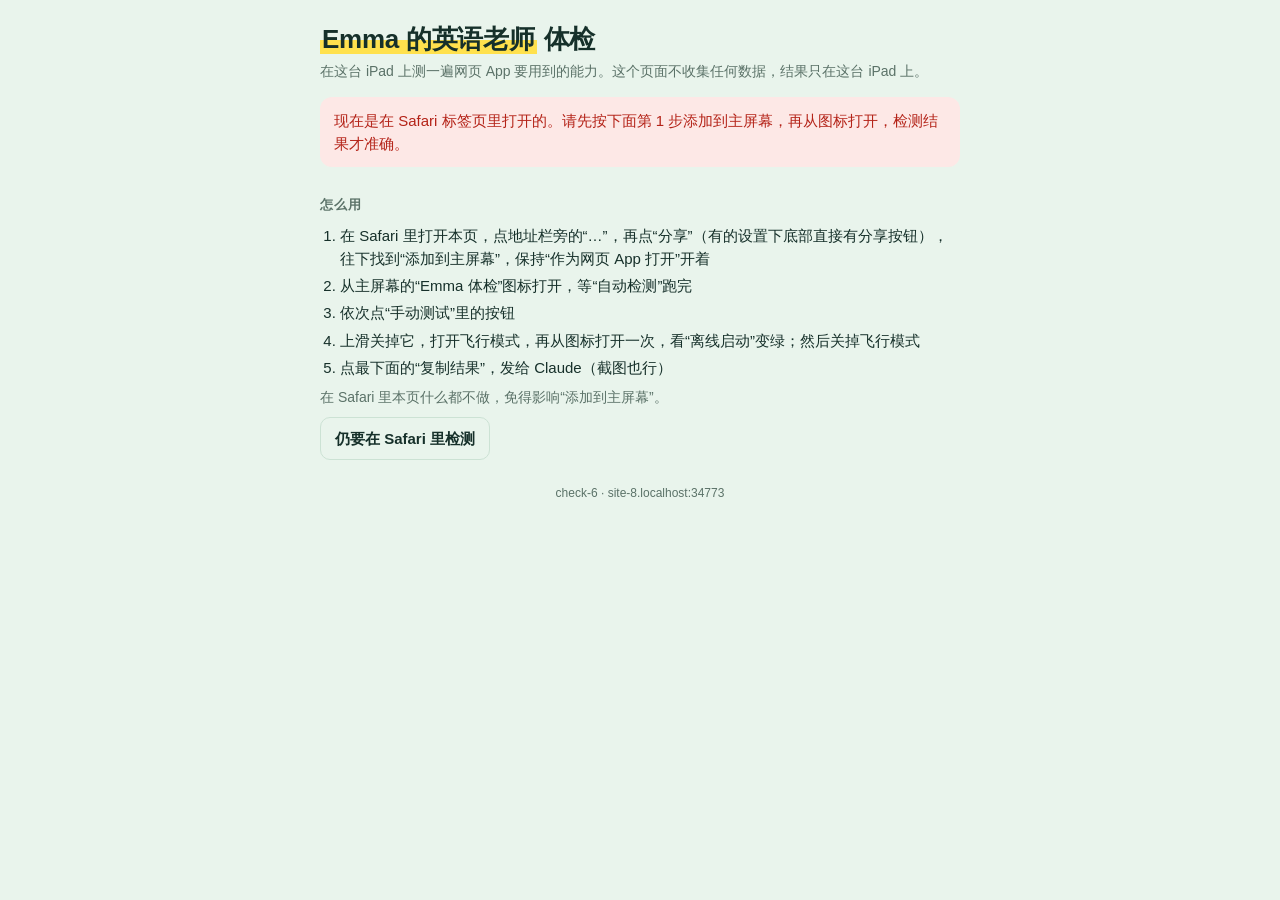
==== check/index.html @ 8ec9ab7b "scaffold v0.1 skeleton for Emma 的英语老师, built on Wei's dictionary web app v0.6: emma-only names (data" ====
<!doctype html>
<html lang="zh-CN">
<head>
<meta charset="utf-8">
<meta name="viewport" content="width=device-width, initial-scale=1, viewport-fit=cover">
<meta http-equiv="Content-Security-Policy" content="default-src 'self'; script-src 'self' 'unsafe-inline'; style-src 'self' 'unsafe-inline'; img-src 'self' data: blob:; connect-src 'self' https://dashscope.aliyuncs.com; media-src 'self' blob:">
<title>Emma 的英语老师 体检</title>
<meta name="apple-mobile-web-app-capable" content="yes">
<meta name="apple-mobile-web-app-title" content="Emma 体检">
<meta name="apple-mobile-web-app-status-bar-style" content="default">
<meta name="theme-color" content="#E9F4EC">
<link rel="manifest" href="manifest.webmanifest">
<link rel="apple-touch-icon" href="icon-180.png">
<style>
:root {
  --paper: #E9F4EC; --card: #FFFFFF; --ink: #16302A; --muted: #5B7268; --rule: #CCE2D4;
  --accent: #1E7A55; --marker: #FFE14D; --ok: #1E7A55; --warn: #B7791F; --fail: #B42318;
  --ok-bg: #E3F3E9; --warn-bg: #FDF3DC; --fail-bg: #FDE8E6;
}
@media (prefers-color-scheme: dark) {
  :root {
    --paper: #0F1D19; --card: #16261F; --ink: #E4F1EA; --muted: #9DB5AA; --rule: #2A4038;
    --accent: #5FC79A; --marker: #E8C93A; --ok: #5FC79A; --warn: #E3B04B; --fail: #F0857A;
    --ok-bg: #173327; --warn-bg: #332A14; --fail-bg: #3A1C19;
  }
}
* { box-sizing: border-box; }
[hidden] { display: none !important; }
html { -webkit-text-size-adjust: 100%; }
body {
  margin: 0; background: var(--paper); color: var(--ink);
  font: 16px/1.55 -apple-system, BlinkMacSystemFont, "PingFang SC", "Helvetica Neue", sans-serif;
  padding: max(16px, env(safe-area-inset-top)) 16px max(32px, env(safe-area-inset-bottom));
}
main { max-width: 640px; margin: 0 auto; }
h1 { font-size: 26px; line-height: 1.2; margin: 8px 0 4px; letter-spacing: -0.01em; }
h1 mark { background: linear-gradient(transparent 55%, var(--marker) 55%); color: inherit; padding: 0 2px; }
h2 { font-size: 13px; font-weight: 600; letter-spacing: 0.06em; color: var(--muted); margin: 28px 0 8px; }
p { margin: 6px 0; }
.sub { color: var(--muted); font-size: 14px; }
.banner { border-radius: 12px; padding: 12px 14px; margin: 14px 0; font-size: 15px; }
.banner.fail { background: var(--fail-bg); color: var(--fail); }
.banner.ok { background: var(--ok-bg); color: var(--ok); }
ol.steps { padding-left: 20px; margin: 8px 0; font-size: 15px; }
ol.steps li { margin: 4px 0; }
.card { background: var(--card); border: 1px solid var(--rule); border-radius: 14px; overflow: hidden; }
.row { display: flex; gap: 10px; padding: 12px 14px; border-top: 1px solid var(--rule); align-items: flex-start; }
.row:first-child { border-top: 0; }
.dot { flex: 0 0 auto; width: 24px; height: 24px; border-radius: 50%; display: grid; place-items: center; font-size: 13px; font-weight: 700; margin-top: 1px; }
.dot.ok { background: var(--ok-bg); color: var(--ok); }
.dot.warn { background: var(--warn-bg); color: var(--warn); }
.dot.fail { background: var(--fail-bg); color: var(--fail); }
.dot.pending, .dot.info { background: var(--rule); color: var(--muted); }
.body { min-width: 0; flex: 1; }
.title { font-weight: 600; }
.detail { color: var(--muted); font-size: 14px; word-break: break-word; }
.actions { display: flex; flex-wrap: wrap; gap: 8px; margin-top: 8px; }
button, select, input {
  font: inherit; font-size: 15px; border-radius: 10px; border: 1px solid var(--rule);
  background: var(--paper); color: var(--ink); padding: 9px 14px; min-height: 40px;
}
button { cursor: pointer; font-weight: 600; }
button.primary { background: var(--accent); border-color: var(--accent); color: #fff; }
button:focus-visible, select:focus-visible, input:focus-visible { outline: 3px solid var(--marker); outline-offset: 2px; }
input, select { width: 100%; background: var(--card); }
.field { margin-top: 8px; }
.field label { display: block; font-size: 13px; color: var(--muted); margin-bottom: 4px; }
pre { white-space: pre-wrap; word-break: break-word; font: 12px/1.5 ui-monospace, Menlo, monospace; background: var(--paper); border-radius: 8px; padding: 8px; margin: 8px 0 0; max-height: 220px; overflow: auto; }
.export { margin-top: 28px; display: grid; gap: 10px; }
.export button { width: 100%; min-height: 48px; }
footer { margin-top: 24px; color: var(--muted); font-size: 12px; text-align: center; }
</style>
</head>
<body>
<main>
  <h1><mark>Emma 的英语老师</mark> 体检</h1>
  <p class="sub">在这台 iPad 上测一遍网页 App 要用到的能力。这个页面不收集任何数据，结果只在这台 iPad 上。</p>

  <div id="modeBanner" class="banner fail" hidden></div>

  <h2>怎么用</h2>
  <ol class="steps">
    <li>在 Safari 里打开本页，点地址栏旁的“…”，再点“分享”（有的设置下底部直接有分享按钮），往下找到“添加到主屏幕”，保持“作为网页 App 打开”开着</li>
    <li>从主屏幕的“Emma 体检”图标打开，等“自动检测”跑完</li>
    <li>依次点“手动测试”里的按钮</li>
    <li>上滑关掉它，打开飞行模式，再从图标打开一次，看“离线启动”变绿；然后关掉飞行模式</li>
    <li>点最下面的“复制结果”，发给 Claude（截图也行）</li>
  </ol>

  <h2>自动检测</h2>
  <div class="card" id="auto"></div>

  <h2>手动测试</h2>
  <div class="card" id="manual"></div>

  <div class="export">
    <button class="primary" id="copyResult">复制结果</button>
    <button id="rerun">重新检测</button>
  </div>
  <footer id="foot"></footer>
</main>

<script>
'use strict';
const VERSION = 'check-6';
const results = {};          // key -> {title, status, detail}
const order = { auto: [], manual: [] };

// ---------- rendering ----------
const ICON = { ok: '✓', warn: '!', fail: '✕', pending: '…', info: 'i' };
function row(group, key, title, extra) {
  if (!order[group].includes(key)) order[group].push(key);
  results[key] = results[key] || { title, status: 'pending', detail: '检测中' };
  results[key].title = title;
  const el = document.createElement('div');
  el.className = 'row'; el.id = 'row-' + key;
  el.innerHTML = '<div class="dot"></div><div class="body"><div class="title"></div><div class="detail"></div></div>';
  el.querySelector('.title').textContent = title;
  if (extra) el.querySelector('.body').appendChild(extra);
  document.getElementById(group).appendChild(el);
  paint(key);
}
function set(key, status, detail) {
  results[key] = Object.assign(results[key] || {}, { status, detail });
  paint(key);
}
function paint(key) {
  const el = document.getElementById('row-' + key);
  if (!el) return;
  const r = results[key];
  const dot = el.querySelector('.dot');
  dot.className = 'dot ' + r.status; dot.textContent = ICON[r.status] || '';
  el.querySelector('.detail').textContent = r.detail || '';
}
function h(tag, attrs, ...kids) {
  const el = document.createElement(tag);
  for (const [k, v] of Object.entries(attrs || {})) {
    if (k === 'on') for (const [ev, fn] of Object.entries(v)) el.addEventListener(ev, fn);
    else if (k in el) el[k] = v; else el.setAttribute(k, v);
  }
  for (const k of kids) el.append(k);
  return el;
}
const sleep = ms => new Promise(r => setTimeout(r, ms));
function withTimeout(p, ms, label) {
  return Promise.race([p, new Promise((_, rej) => setTimeout(() => rej(new Error(label + ' 超时（' + ms / 1000 + ' 秒）')), ms))]);
}
const errText = e => (e && (e.name ? e.name + ': ' : '') + (e.message || e)) || String(e);

// ---------- IndexedDB ----------
function openDB() {
  return new Promise((res, rej) => {
    const r = indexedDB.open('wc-check', 1);
    r.onupgradeneeded = () => {
      const db = r.result;
      db.createObjectStore('kv');
      db.createObjectStore('words', { keyPath: 'id' });
    };
    r.onsuccess = () => res(r.result);
    r.onerror = () => rej(r.error);
    r.onblocked = () => rej(new Error('blocked'));
  });
}
function tx(db, store, mode, fn) {
  return new Promise((res, rej) => {
    const t = db.transaction(store, mode);
    const s = t.objectStore(store);
    let out;
    Promise.resolve(fn(s)).then(v => { out = v; });
    t.oncomplete = () => res(out);
    t.onerror = () => rej(t.error);
    t.onabort = () => rej(t.error || new Error('aborted'));
  });
}
const reqP = r => new Promise((res, rej) => { r.onsuccess = () => res(r.result); r.onerror = () => rej(r.error); });

// ---------- the key saved in Emma 的英语老师 ----------
// Opened from the app (家长区 → 设备体检页, a link inside the app's scope) this page runs in the app's storage and
// can use the Bailian key saved there (kv store, record "settings"). Opened from its own “Emma 体检” icon it has
// storage of its own and finds nothing. Resolves to { app, key }: app = the "emma" database is here, key = its saved key.
// Read only, and it never creates the "emma" database: an empty one made here (version 1, no stores) would
// stop the app, which opens version 1, from ever creating its stores.
async function savedKey(name = 'emma') {
  const none = { app: false, key: '' };
  if (typeof indexedDB === 'undefined' || !indexedDB) return none;
  try {
    // Safari 14+: a database that is not listed is never opened at all
    if (typeof indexedDB.databases === 'function') {
      const list = await withTimeout(indexedDB.databases(), 3000, '列出数据库');
      if (!list.some(d => d && d.name === name)) return none;
    }
  } catch (_) { /* fall through: the open below still never creates it */ }
  return new Promise(resolve => {
    let done = false, db = null;
    const finish = out => {
      if (done) return;
      done = true;
      clearTimeout(timer);
      try { if (db) db.close(); } catch (_) {}
      resolve(out);
    };
    const timer = setTimeout(() => finish(none), 3000);   // iOS 26 can stall IndexedDB
    let r;
    try { r = indexedDB.open(name); } catch (_) { finish(none); return; }
    // without a version this only fires when the database does not exist: abort, so it is not created
    r.onupgradeneeded = () => { try { r.transaction.abort(); } catch (_) {} };
    r.onerror = e => { if (e && e.preventDefault) e.preventDefault(); finish(none); };
    r.onblocked = () => finish(none);
    r.onsuccess = () => {
      db = r.result;
      db.onversionchange = () => db.close();   // never hold up the app's upgrade
      if (done) { try { db.close(); } catch (_) {} return; }
      try {
        if (!db.objectStoreNames.contains('kv')) return finish(none);
        const g = db.transaction('kv', 'readonly').objectStore('kv').get('settings');
        g.onsuccess = () => {
          const st = g.result && g.result.value;
          finish({ app: true, key: st && typeof st.apiKey === 'string' ? st.apiKey.trim() : '' });
        };
        g.onerror = () => finish({ app: true, key: '' });
      } catch (_) { finish(none); }
    };
  });
}
// set by manualBailian(); runs at boot when opened from a Home Screen icon, or when the Safari-tab checks start
let findSavedKey = () => {};

// ---------- environment ----------
const standalone = (window.matchMedia && matchMedia('(display-mode: standalone)').matches) || navigator.standalone === true;
// Since iOS 26 the UA freezes the OS at 18.x; Safari's Version/ number tracks the real iOS version.
const iosMatch = navigator.userAgent.match(/OS (\d+)_(\d+)(?:_(\d+))?/);
const safariMatch = navigator.userAgent.match(/Version\/(\d+(?:\.\d+)*)/);
const iosVersion = safariMatch && parseInt(safariMatch[1], 10) >= 26 ? safariMatch[1]
  : (iosMatch ? iosMatch.slice(1).filter(Boolean).join('.') : null);

function showModeBanner() {
  const b = document.getElementById('modeBanner');
  if (!standalone) {
    b.hidden = false; b.className = 'banner fail';
    b.textContent = '现在是在 Safari 标签页里打开的。请先按下面第 1 步添加到主屏幕，再从图标打开，检测结果才准确。';
  } else {
    b.hidden = false; b.className = 'banner ok';
    b.textContent = '已从主屏幕图标打开。';
  }
}

// ---------- auto checks ----------
async function checkDevice() {
  const major = iosVersion ? parseInt(iosVersion, 10) : null;
  const tz = Intl.DateTimeFormat().resolvedOptions().timeZone;
  const info = `iOS ${iosVersion || '未知'} · 屏幕 ${screen.width}×${screen.height} @${devicePixelRatio}x · ${navigator.language} · ${tz}`;
  if (major && major >= 27) set('device', 'ok', info);
  else if (major === 26) set('device', 'warn', info + '。建议升到 iOS 27：它修了网页 App 存储偶尔卡住的问题');
  else set('device', 'info', info);
}
function checkStandalone() {
  set('standalone', standalone ? 'ok' : 'fail', standalone ? '从主屏幕打开（独立窗口）' : '在 Safari 标签页里。数据和主屏幕 App 是分开的两份');
}
function checkSecure() {
  const how = location.protocol === 'https:' ? 'HTTPS' : '本机测试';
  set('secure', isSecureContext ? 'ok' : 'fail', isSecureContext ? `安全环境（${how}）· ${location.origin}` : '不是 HTTPS，离线、存储、剪贴板都用不了');
}
async function checkSW() {
  if (!('serviceWorker' in navigator)) return set('sw', 'fail', '不支持 Service Worker');
  try {
    const reg = await withTimeout(navigator.serviceWorker.register('./sw.js'), 10000, '注册');
    await withTimeout(navigator.serviceWorker.ready, 10000, '启用');
    const controlled = !!navigator.serviceWorker.controller;
    const cache = await caches.open(await swCacheName());
    const keys = await cache.keys();
    set('sw', controlled ? 'ok' : 'warn',
      (controlled ? '离线缓存已接管本页' : '已注册，下次打开才会接管（第一次打开属正常）') + ` · 缓存了 ${keys.length} 个文件 · 作用域 ${reg.scope.replace(location.origin, '')}`);
  } catch (e) { set('sw', 'fail', errText(e)); }
}
async function swCacheName() { return 'wc-check-' + VERSION; }

async function checkPersist() {
  if (!navigator.storage || !navigator.storage.persist) return set('persist', 'fail', '不支持持久存储接口');
  try {
    const granted = await withTimeout(navigator.storage.persist(), 8000, '申请');
    const persisted = navigator.storage.persisted ? await navigator.storage.persisted() : granted;
    let est = '';
    if (navigator.storage.estimate) {
      const e = await navigator.storage.estimate();
      est = ` · 已用 ${(e.usage / 1048576).toFixed(1)} MB / 可用约 ${(e.quota / 1073741824).toFixed(1)} GB`;
    }
    set('persist', persisted ? 'ok' : 'warn', (persisted ? '已获得持久存储，系统不会因空间紧张自动清掉' : '没有获得持久存储（在 Safari 标签页里通常如此）') + est);
  } catch (e) { set('persist', 'fail', errText(e)); }
}

async function checkIDB() {
  if (!('indexedDB' in window)) return set('idb', 'fail', '不支持 IndexedDB');
  try {
    const db = await withTimeout(openDB(), 8000, '打开数据库');
    // launch log: proves data survives app restarts and days
    const now = new Date();
    const launches = (await withTimeout(tx(db, 'kv', 'readonly', s => reqP(s.get('launches'))), 8000, '读取')) || [];
    launches.push({ at: now.toISOString(), standalone, online: navigator.onLine });
    await withTimeout(tx(db, 'kv', 'readwrite', s => { s.put(launches.slice(-100), 'launches'); }), 8000, '写入');
    results.launches = launches;
    const first = new Date(launches[0].at);
    const days = Math.floor((now - first) / 86400000);
    const offline = launches.filter(l => !l.online && l.standalone).length;
    set('launches', launches.length > 1 ? 'ok' : 'info',
      `第 ${launches.length} 次打开 · 第一次在 ${first.toLocaleString('zh-CN')}（${days} 天前）` + (launches.length > 1 ? ' · 数据在重启后还在' : ' · 关掉再打开一次，这里应该变成第 2 次'));
    set('offline', offline ? 'ok' : (navigator.onLine ? 'pending' : 'warn'),
      offline ? `离线时成功打开过 ${offline} 次` : (navigator.onLine ? '还没测：打开飞行模式后从图标再打开一次' : '当前离线，但不是从主屏幕打开的'));

    // bulk write: 2000 word-sized records, about the size of a real word list
    const filler = 'x'.repeat(1800);
    const t0 = performance.now();
    await withTimeout(tx(db, 'words', 'readwrite', s => {
      for (let i = 0; i < 2000; i++) s.put({ id: 'w' + i, headword: 'word' + i, body: filler, updated: Date.now() });
    }), 20000, '批量写入');
    const t1 = performance.now();
    const count = await withTimeout(tx(db, 'words', 'readonly', s => reqP(s.count())), 8000, '计数');
    const all = await withTimeout(tx(db, 'words', 'readonly', s => reqP(s.getAll())), 20000, '全部读取');
    const t2 = performance.now();
    db.close();
    const ok = count === 2000 && all.length === 2000;
    set('idb', ok ? ((t1 - t0) > 5000 ? 'warn' : 'ok') : 'fail',
      `写入 2000 条（约 4 MB）用时 ${Math.round(t1 - t0)} ms，全部读出 ${Math.round(t2 - t1)} ms` + (ok ? '' : ` · 只读到 ${all.length} 条`));
  } catch (e) {
    set('idb', 'fail', errText(e));
    set('launches', 'fail', '数据库打不开，无法记录');
  }
}
function checkLocalStorage() {
  try {
    const n = parseInt(localStorage.getItem('emma-check-n') || '0', 10) + 1;
    localStorage.setItem('emma-check-n', String(n));
    set('ls', 'ok', `可用（第 ${n} 次写入）`);
  } catch (e) { set('ls', 'fail', errText(e)); }
}

let shareFiles = {};
function prepareShareFiles() {
  const payload = JSON.stringify({ app: 'emma-check', at: new Date().toISOString(), words: Array.from({ length: 200 }, (_, i) => ({ id: 'w' + i, headword: 'word' + i })) });
  shareFiles = {
    json: new File([payload], 'emma-check.json', { type: 'application/json' }),
    txt: new File([payload], 'emma-check.txt', { type: 'text/plain' }),
  };
}
function checkShare() {
  if (!navigator.share) return set('share', 'fail', '不支持系统分享');
  if (!navigator.canShare) return set('share', 'warn', '有分享，但没有 canShare，文件分享能不能用要手动测');
  const json = navigator.canShare({ files: [shareFiles.json] });
  const txt = navigator.canShare({ files: [shareFiles.txt] });
  set('share', json || txt ? 'ok' : 'fail', `可分享 JSON 文件：${json ? '是' : '否'} · 可分享文本文件：${txt ? '是' : '否'}`);
}
function checkMisc() {
  const items = [
    ['剪贴板', !!(navigator.clipboard && navigator.clipboard.readText)],
    ['压缩', 'CompressionStream' in window],
    ['加密', !!(window.crypto && crypto.subtle)],
    ['通知', 'Notification' in window],
    ['推送', 'PushManager' in window],
    ['角标', 'setAppBadge' in navigator],
    ['语音', 'speechSynthesis' in window],
  ];
  const missing = items.filter(i => !i[1]).map(i => i[0]);
  set('misc', missing.length === 0 ? 'ok' : (standalone ? 'warn' : 'info'),
    items.map(i => `${i[0]}${i[1] ? '✓' : '✕'}`).join(' ') + (missing.length && !standalone ? ' · 通知、推送、角标只在主屏幕 App 里才有' : ''));
}
async function checkVoices() {
  if (!('speechSynthesis' in window)) return set('voices', 'fail', '不支持');
  let voices = speechSynthesis.getVoices();
  for (let i = 0; i < 10 && voices.length === 0; i++) { await sleep(200); voices = speechSynthesis.getVoices(); }
  // novelty and robotic voices are useless for pronunciation, keep them out of the list
  const NOVELTY = /^(Albert|Bad News|Bahh|Bells|Boing|Bubbles|Cellos|Good News|Jester|Organ|Superstar|Trinoids|Whisper|Wobble|Zarvox|Junior|Ralph|Fred|Kathy|Eddy|Flo|Grandma|Grandpa|Reed|Rocko|Sandy|Shelley)\b/;
  const en = voices.filter(v => /^en[-_]/i.test(v.lang) && !NOVELTY.test(v.name));
  results.voiceList = en.map(v => `${v.name} (${v.lang})`);
  fillVoiceSelect(en);
  set('voices', en.length ? 'ok' : 'warn', en.length ? `${en.length} 个可用的英文人声：` + en.slice(0, 8).map(v => `${v.name} ${v.lang}`).join('、') + (en.length > 8 ? ' 等' : '') : '没有找到英文语音');
}

async function runAuto() {
  for (const k of order.auto) if (results[k]) { results[k].status = 'pending'; results[k].detail = '检测中'; paint(k); }
  checkDevice(); checkStandalone(); checkSecure(); checkLocalStorage(); checkShare(); checkMisc();
  await Promise.all([checkSW(), checkPersist(), checkIDB(), checkVoices()]);
}

// ---------- manual tests ----------
function askPair(key, okLabel, failLabel, okDetail, failDetail) {
  const wrap = h('div', { className: 'actions' },
    h('button', { textContent: okLabel, on: { click: () => { set(key, 'ok', okDetail); wrap.remove(); } } }),
    h('button', { textContent: failLabel, on: { click: () => { set(key, 'fail', failDetail); wrap.remove(); } } }));
  document.querySelector('#row-' + key + ' .body').appendChild(wrap);
}

function manualPaste() {
  const btn = h('button', { textContent: '先在别处复制一个单词，再点这里', on: { click: () => {
    // must call readText directly inside the tap
    navigator.clipboard.readText().then(t => {
      set('paste', t ? 'ok' : 'warn', t ? `读到 ${t.length} 个字：“${t.slice(0, 40)}”` : '剪贴板是空的');
    }).catch(e => set('paste', 'fail', errText(e)));
  } } });
  row('manual', 'paste', '粘贴查词：读剪贴板', h('div', { className: 'actions' }, btn));
  set('paste', 'pending', '点按钮后会出现系统的“粘贴”小气泡，点它');
}

function manualBigCopy() {
  const btn = h('button', { textContent: '复制 300 KB 测试数据', on: { click: () => {
    const big = JSON.stringify({ test: 'emma-backup', pad: 'y'.repeat(300 * 1024) });
    navigator.clipboard.writeText(big).then(() => set('bigcopy', 'ok', '写入剪贴板成功（备份要经过剪贴板交给快捷指令）'))
      .catch(e => set('bigcopy', 'fail', errText(e)));
  } } });
  row('manual', 'bigcopy', '备份：大段数据进剪贴板', h('div', { className: 'actions' }, btn));
  set('bigcopy', 'pending', '点一下即可');
}

function manualShareFile() {
  const btn = h('button', { textContent: '分享测试文件', on: { click: () => {
    const f = navigator.canShare && navigator.canShare({ files: [shareFiles.json] }) ? shareFiles.json : shareFiles.txt;
    navigator.share({ files: [f] }).then(() => {
      set('sharefile', 'info', `分享面板已完成（${f.name}）。存进“文件”App 了吗？`);
      askPair('sharefile', '存进去了', '没有“存储到文件”', `能把 ${f.name} 存到“文件”App`, '分享面板里没有“存储到文件”');
    }).catch(e => set('sharefile', e.name === 'AbortError' ? 'warn' : 'fail', e.name === 'AbortError' ? '分享被取消了，再试一次并选“存储到文件”' : errText(e)));
  } } });
  row('manual', 'sharefile', '备份：存文件到“文件”App', h('div', { className: 'actions' }, btn));
  set('sharefile', 'pending', '在分享面板里选“存储到文件”，随便存个位置');
}

function manualShortcut() {
  let jumped = false;
  const btn = h('button', { textContent: '跳到快捷指令', on: { click: () => {
    jumped = true;
    navigator.clipboard.writeText('emma-check ' + new Date().toISOString()).catch(() => {});
    location.href = 'shortcuts://run-shortcut?name=' + encodeURIComponent('Emma测试') + '&input=clipboard';
    setTimeout(() => {
      set('shortcut', 'info', '回到这里后告诉我结果');
      askPair('shortcut', '快捷指令 App 打开了', '没反应 / 报错', '能从网页 App 跳到快捷指令（提示“找不到快捷指令”也算成功）', '跳不过去');
    }, 800);
  } } });
  row('manual', 'shortcut', '备份：跳转快捷指令', h('div', { className: 'actions' }, btn));
  set('shortcut', 'pending', '会打开快捷指令 App。它说“找不到 Emma测试”是正常的，说明能跳过去');
}

let voiceSelect;
function fillVoiceSelect(en) {
  if (!voiceSelect) return;
  voiceSelect.innerHTML = '';
  const sorted = en.slice().sort((a, b) => (a.lang === 'en-US' ? -1 : 0) - (b.lang === 'en-US' ? -1 : 0));
  for (const v of sorted) voiceSelect.append(h('option', { value: v.name, textContent: `${v.name} · ${v.lang}` }));
}
function manualSpeak() {
  voiceSelect = h('select', { 'aria-label': '选择语音' });
  const btn = h('button', { textContent: '读一下 meticulous', on: { click: () => {
    const u = new SpeechSynthesisUtterance('meticulous. She is meticulous about details.');
    const v = speechSynthesis.getVoices().find(x => x.name === voiceSelect.value);
    if (v) { u.voice = v; u.lang = v.lang; } else u.lang = 'en-US';
    u.rate = 0.9;
    u.onend = () => {
      set('speak', 'info', `用 ${v ? v.name : '默认语音'} 读完了。听到了吗？`);
      askPair('speak', '听到了，音质可以', '没声音 / 太难听', `能发音（${v ? v.name : '默认'}）`, `没声音或音质差（${v ? v.name : '默认'}）。可改用千问语音合成`);
    };
    u.onerror = e => set('speak', 'fail', '发音出错：' + (e.error || ''));
    speechSynthesis.cancel(); speechSynthesis.speak(u);
  } } });
  row('manual', 'speak', '发音：系统语音', h('div', {}, h('div', { className: 'field' }, voiceSelect), h('div', { className: 'actions' }, btn)));
  set('speak', 'pending', '先把 iPad 的静音关掉');
}

function manualBailian() {
  let saved = '';   // the key saved in Emma 的英语老师, when this page can read it (savedKey)
  const key = h('input', { type: 'password', placeholder: 'sk-…', autocomplete: 'off', autocapitalize: 'off', spellcheck: false, 'aria-label': '百炼 API Key' });
  const model = h('select', { 'aria-label': '模型' });
  for (const m of ['qwen3.8-flash', 'qwen3.7-flash', 'qwen3.7-plus', 'qwen3.8-max', 'deepseek-v4-pro', 'qwen-plus']) model.append(h('option', { value: m, textContent: m }));
  const out = h('pre', { hidden: true });
  const btn = h('button', { className: 'primary', textContent: '查一个词', on: { click: async () => {
    const typed = key.value.trim();
    const k = typed || saved;
    if (!k) return set('bailian', 'warn', '先填 Key');
    set('bailian', 'pending', `正在用 ${model.value} 查 meticulous`);
    out.hidden = true;
    const body = {
      model: model.value,
      messages: [
        { role: 'system', content: 'You are an English-Chinese learner dictionary. Reply with json only: {"headword":"","phonetic":"","brief_cn":"","example":"","example_cn":""}' },
        { role: 'user', content: 'meticulous' },
      ],
      response_format: { type: 'json_object' },
      enable_thinking: false,
    };
    const t0 = performance.now();
    try {
      const r = await withTimeout(fetch('https://dashscope.aliyuncs.com/compatible-mode/v1/chat/completions', {
        method: 'POST', headers: { 'Authorization': 'Bearer ' + k, 'Content-Type': 'application/json' }, body: JSON.stringify(body),
      }), 30000, '百炼请求');
      const ms = Math.round(performance.now() - t0);
      const data = await r.json().catch(() => null);
      if (!r.ok) {
        const msg = data && (data.error && (data.error.message || data.error.code) || data.message || data.code);
        return set('bailian', 'fail', `HTTP ${r.status} · ${ms} ms · ${msg || '无详情'}`);
      }
      const content = data.choices && data.choices[0] && data.choices[0].message && data.choices[0].message.content || '';
      let parsed = null;
      try { parsed = JSON.parse(content); } catch (_) {}
      const u = data.usage || {};
      // plain text only: never render model output as HTML
      out.textContent = parsed ? JSON.stringify(parsed, null, 2) : content;
      out.hidden = false;
      results.bailianRuns = (results.bailianRuns || []).concat([{ model: model.value, ms, json: !!parsed, tokens: u.total_tokens, key: typed ? 'typed' : 'emma' }]);
      set('bailian', parsed ? (ms > 8000 ? 'warn' : 'ok') : 'warn',
        `${model.value} · ${ms} ms · ${u.prompt_tokens || '?'} + ${u.completion_tokens || '?'} tokens · JSON ${parsed ? '正常' : '解析失败'}` + (ms > 8000 ? ' · 偏慢' : ''));
    } catch (e) {
      set('bailian', 'fail', `${Math.round(performance.now() - t0)} ms · ${errText(e)}（如果是 Load failed，多半是网络或跨域被拦）`);
    }
  } } });
  // the key field shows only when no key was found in Emma 的英语老师, or after “换一个 Key”
  const keyNote = h('p', { className: 'sub', textContent: '正在找 Emma 的英语老师 里存的 Key…' });
  const keyField = h('div', { className: 'field', hidden: true }, h('label', { textContent: 'API Key（只在这次测试里用，不保存）' }), key);
  const otherKey = h('button', { textContent: '换一个 Key', hidden: true, on: { click: () => {
    otherKey.hidden = true; keyField.hidden = false; key.focus();
  } } });
  row('manual', 'bailian', '查词：直连百炼', h('div', {}, keyNote, keyField,
    h('div', { className: 'field' }, h('label', { textContent: '模型（可以每个都试一次）' }), model),
    h('div', { className: 'actions' }, btn, otherKey), out));
  set('bailian', 'pending', '关掉 VPN 测一次；开着 VPN 再测一次更好');
  let looked = false;
  findSavedKey = async () => {
    if (looked) return;
    looked = true;
    const found = await savedKey();
    saved = found.key;
    if (saved) {
      keyNote.textContent = `用 Emma 的英语老师 里存的 Key（····${saved.slice(-4)}），不用再填。`;
      otherKey.hidden = !keyField.hidden;
      return;
    }
    keyNote.textContent = found.app
      ? 'Emma 的英语老师 里还没填 Key。先到 Emma 的英语老师 的“家长区”里填好，或者在下面填一个只这次用的。'
      : '从“Emma 体检”图标打开时读不到 Emma 的英语老师 里存的 Key，要在下面填。从 Emma 的英语老师 的“家长区 → 设备体检页”进来就不用填。';
    keyField.hidden = false;
    otherKey.hidden = true;
  };
}

function manualNotify() {
  const btn = h('button', { textContent: '申请通知权限并设角标', on: { click: async () => {
    if (!('Notification' in window)) return set('notify', 'fail', standalone ? '不支持通知' : '只有从主屏幕打开才支持通知');
    try {
      const p = await Notification.requestPermission();
      if (p !== 'granted') return set('notify', 'warn', `权限：${p}（这个只影响“Emma 体检”图标，不影响以后的 Emma 的英语老师）`);
      if (navigator.setAppBadge) { await navigator.setAppBadge(3); set('notify', 'ok', '已允许通知，图标上应该出现角标 3。回主屏幕看一眼'); }
      else set('notify', 'warn', '已允许通知，但不支持角标');
    } catch (e) { set('notify', 'fail', errText(e)); }
  } } });
  row('manual', 'notify', '提醒：通知权限和角标（可选）', h('div', { className: 'actions' }, btn));
  set('notify', 'pending', '会弹系统权限框，点“允许”');
}

// ---------- export ----------
function summary() {
  const out = { version: VERSION, at: new Date().toISOString(), origin: location.origin + location.pathname, ios: iosVersion, standalone, ua: navigator.userAgent, results: {} };
  for (const k of order.auto.concat(order.manual)) out.results[k] = { s: results[k].status, d: results[k].detail };
  out.voices = results.voiceList;
  out.bailianRuns = results.bailianRuns;
  out.launches = (results.launches || []).slice(-10);
  return JSON.stringify(out, null, 1);
}
document.getElementById('copyResult').addEventListener('click', () => {
  navigator.clipboard.writeText(summary())
    .then(() => { document.getElementById('copyResult').textContent = '已复制，粘贴发给 Claude'; })
    .catch(() => { const p = h('pre', { textContent: summary() }); document.querySelector('.export').appendChild(p); });
});
document.getElementById('rerun').addEventListener('click', runAuto);

// a new sw.js (new cache name) took over: reload once so the page matches the new files
if ('serviceWorker' in navigator) {
  // skip the very first install, where clients.claim() also fires controllerchange
  const hadController = !!navigator.serviceWorker.controller;
  let reloaded = false;
  navigator.serviceWorker.addEventListener('controllerchange', () => {
    if (reloaded || !hadController) return;
    reloaded = true; location.reload();
  });
}

// ---------- boot ----------
showModeBanner();
row('auto', 'device', '设备和系统');
row('auto', 'standalone', '打开方式');
row('auto', 'secure', '网页地址');
row('auto', 'sw', '离线缓存');
row('auto', 'persist', '持久存储');
row('auto', 'idb', '本机数据库（IndexedDB）');
row('auto', 'launches', '重启后数据还在吗');
row('auto', 'offline', '离线启动');
row('auto', 'ls', '本机小存储（localStorage）');
row('auto', 'share', '分享文件');
row('auto', 'voices', '系统英文语音');
row('auto', 'misc', '其他能力');
manualPaste();
manualBailian();
manualSpeak();
manualBigCopy();
manualShareFile();
manualShortcut();
manualNotify();
prepareShareFiles();
document.getElementById('foot').textContent = `${VERSION} · ${location.host}`;
if (standalone) { runAuto(); findSavedKey(); }
else {
  // in a Safari tab, run nothing heavy (no service worker, no database writes),
  // so the page cannot slow down Safari's share sheet while adding to Home Screen
  for (const id of ['auto', 'manual']) document.getElementById(id).hidden = true;
  document.querySelectorAll('h2').forEach(el => { if (el.textContent !== '怎么用') el.hidden = true; });
  document.querySelector('.export').hidden = true;
  const more = h('button', { textContent: '仍要在 Safari 里检测', on: { click: () => {
    for (const id of ['auto', 'manual']) document.getElementById(id).hidden = false;
    document.querySelectorAll('h2').forEach(el => { el.hidden = false; });
    document.querySelector('.export').hidden = false;
    more.remove(); runAuto(); findSavedKey();
  } } });
  document.querySelector('ol.steps').after(h('p', { className: 'sub', textContent: '在 Safari 里本页什么都不做，免得影响“添加到主屏幕”。' }), h('div', { className: 'actions' }, more));
}
</script>
</body>
</html>
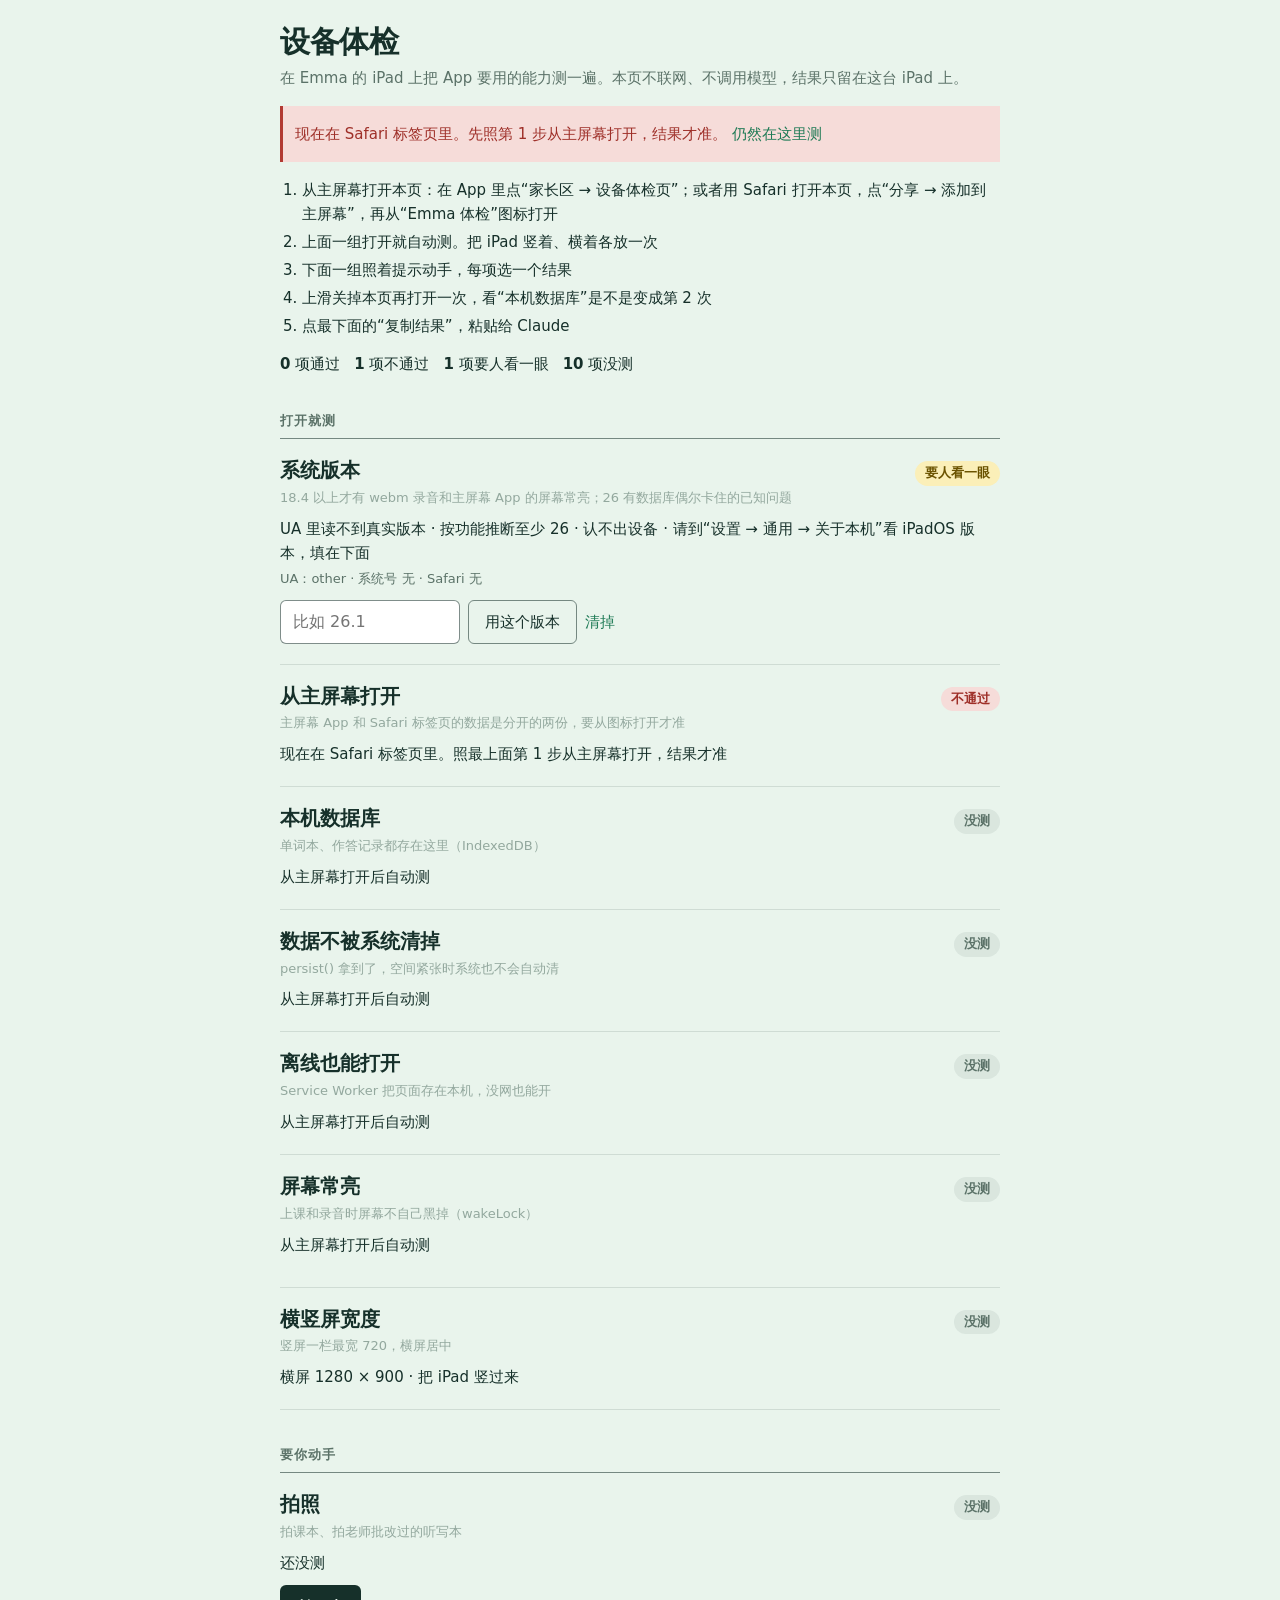
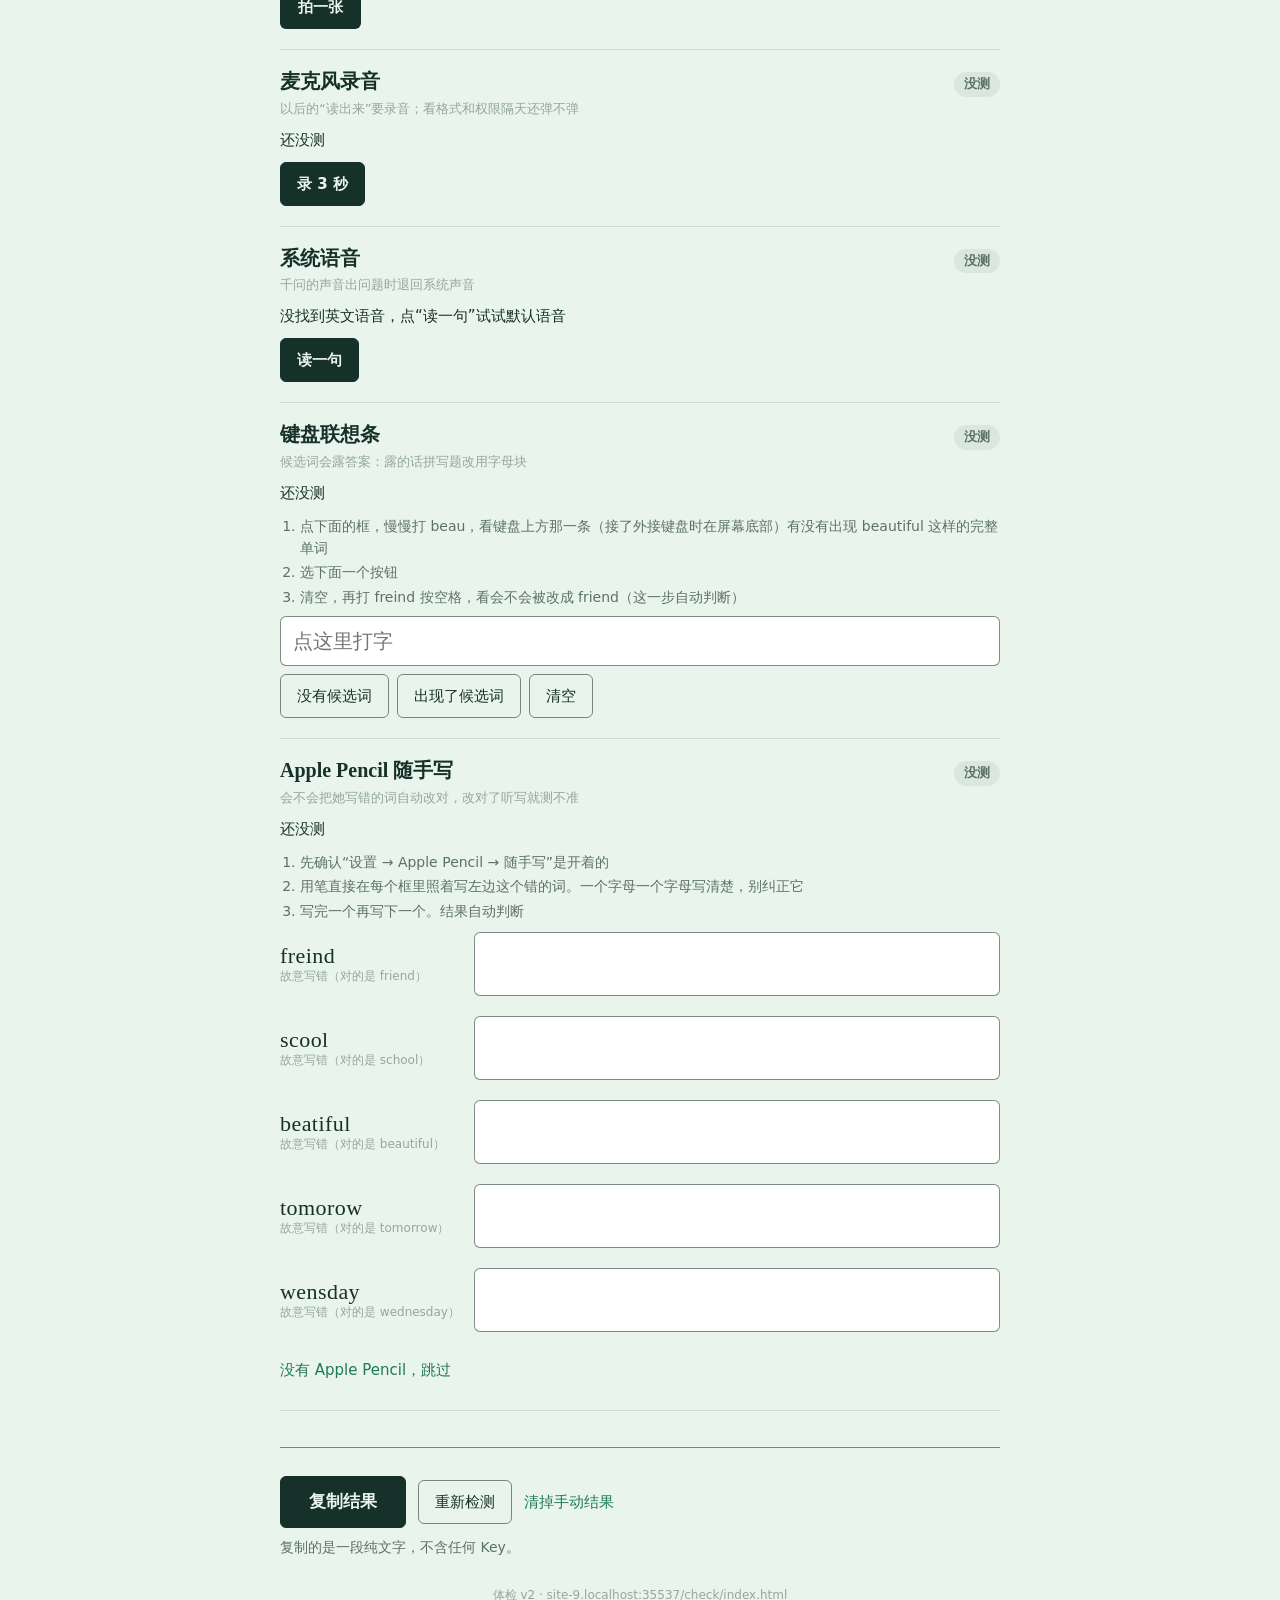
==== commit 67439c26: "v0.1 All v0 modules wired together (version 0.1.2): first open with the parent setup, today page, wa" ====
--- a/check/index.html
+++ b/check/index.html
@@ -3,618 +3,140 @@
 <head>
 <meta charset="utf-8">
 <meta name="viewport" content="width=device-width, initial-scale=1, viewport-fit=cover">
-<meta http-equiv="Content-Security-Policy" content="default-src 'self'; script-src 'self' 'unsafe-inline'; style-src 'self' 'unsafe-inline'; img-src 'self' data: blob:; connect-src 'self' https://dashscope.aliyuncs.com; media-src 'self' blob:">
-<title>Emma 的英语老师 体检</title>
+<!-- no network beyond this page's own files: connect-src 'self' -->
+<meta http-equiv="Content-Security-Policy" content="default-src 'self'; script-src 'self'; style-src 'self' 'unsafe-inline'; img-src 'self' data: blob:; media-src 'self' blob:; connect-src 'self'; worker-src 'self'; object-src 'none'; base-uri 'self'; form-action 'none'">
+<title>Emma 体检</title>
+<meta name="description" content="在 Emma 的 iPad 上测一遍 Emma 的英语老师 要用到的能力">
 <meta name="apple-mobile-web-app-capable" content="yes">
 <meta name="apple-mobile-web-app-title" content="Emma 体检">
 <meta name="apple-mobile-web-app-status-bar-style" content="default">
-<meta name="theme-color" content="#E9F4EC">
+<meta name="theme-color" content="#E9F4EC" media="(prefers-color-scheme: light)">
+<meta name="theme-color" content="#0F1D19" media="(prefers-color-scheme: dark)">
 <link rel="manifest" href="manifest.webmanifest">
 <link rel="apple-touch-icon" href="icon-180.png">
 <style>
-:root {
-  --paper: #E9F4EC; --card: #FFFFFF; --ink: #16302A; --muted: #5B7268; --rule: #CCE2D4;
-  --accent: #1E7A55; --marker: #FFE14D; --ok: #1E7A55; --warn: #B7791F; --fail: #B42318;
-  --ok-bg: #E3F3E9; --warn-bg: #FDF3DC; --fail-bg: #FDE8E6;
+:root{
+  --paper:#E9F4EC; --ink:#16302A; --muted:#5B7268; --faint:#93A89E;
+  --rule:rgba(22,48,42,.12); --rule-strong:rgba(22,48,42,.55);
+  --accent:#1E7A55; --tag-bg:#DCEBE1; --marker:#FFE14D; --danger:#B23A32;
+  --pass-bg:#D6ECDF; --pass-ink:#1E6B4A; --fail-bg:#F6DCD9; --fail-ink:#9E2F28;
+  --look-bg:#FBEFB8; --look-ink:#6B5300; --todo-bg:rgba(22,48,42,.07); --todo-ink:#5B7268;
+  --field:#FFFFFF;
+  --serif:ui-serif,"New York",Georgia,"Songti SC","PingFang SC",serif;
+  --sans:-apple-system,BlinkMacSystemFont,"PingFang SC",system-ui,sans-serif;
+  --mono:ui-monospace,"SF Mono",Menlo,monospace;
+  --col:720px; --gutter:16px;
+  color-scheme:light dark;
 }
-@media (prefers-color-scheme: dark) {
-  :root {
-    --paper: #0F1D19; --card: #16261F; --ink: #E4F1EA; --muted: #9DB5AA; --rule: #2A4038;
-    --accent: #5FC79A; --marker: #E8C93A; --ok: #5FC79A; --warn: #E3B04B; --fail: #F0857A;
-    --ok-bg: #173327; --warn-bg: #332A14; --fail-bg: #3A1C19;
+@media (prefers-color-scheme: dark){
+  :root{
+    --paper:#0F1D19; --ink:#E4F1EA; --muted:#9DB5AA; --faint:#6A8277;
+    --rule:rgba(228,241,234,.12); --rule-strong:rgba(228,241,234,.55);
+    --accent:#5FC79A; --tag-bg:#1D3129; --marker:#6E6014; --danger:#F08A82;
+    --pass-bg:#173327; --pass-ink:#7FD8AE; --fail-bg:#3A1C19; --fail-ink:#F4A39B;
+    --look-bg:#3A3212; --look-ink:#F1D872; --todo-bg:rgba(228,241,234,.07); --todo-ink:#9DB5AA;
+    --field:#16261F;
   }
 }
-* { box-sizing: border-box; }
-[hidden] { display: none !important; }
-html { -webkit-text-size-adjust: 100%; }
-body {
-  margin: 0; background: var(--paper); color: var(--ink);
-  font: 16px/1.55 -apple-system, BlinkMacSystemFont, "PingFang SC", "Helvetica Neue", sans-serif;
-  padding: max(16px, env(safe-area-inset-top)) 16px max(32px, env(safe-area-inset-bottom));
-}
-main { max-width: 640px; margin: 0 auto; }
-h1 { font-size: 26px; line-height: 1.2; margin: 8px 0 4px; letter-spacing: -0.01em; }
-h1 mark { background: linear-gradient(transparent 55%, var(--marker) 55%); color: inherit; padding: 0 2px; }
-h2 { font-size: 13px; font-weight: 600; letter-spacing: 0.06em; color: var(--muted); margin: 28px 0 8px; }
-p { margin: 6px 0; }
-.sub { color: var(--muted); font-size: 14px; }
-.banner { border-radius: 12px; padding: 12px 14px; margin: 14px 0; font-size: 15px; }
-.banner.fail { background: var(--fail-bg); color: var(--fail); }
-.banner.ok { background: var(--ok-bg); color: var(--ok); }
-ol.steps { padding-left: 20px; margin: 8px 0; font-size: 15px; }
-ol.steps li { margin: 4px 0; }
-.card { background: var(--card); border: 1px solid var(--rule); border-radius: 14px; overflow: hidden; }
-.row { display: flex; gap: 10px; padding: 12px 14px; border-top: 1px solid var(--rule); align-items: flex-start; }
-.row:first-child { border-top: 0; }
-.dot { flex: 0 0 auto; width: 24px; height: 24px; border-radius: 50%; display: grid; place-items: center; font-size: 13px; font-weight: 700; margin-top: 1px; }
-.dot.ok { background: var(--ok-bg); color: var(--ok); }
-.dot.warn { background: var(--warn-bg); color: var(--warn); }
-.dot.fail { background: var(--fail-bg); color: var(--fail); }
-.dot.pending, .dot.info { background: var(--rule); color: var(--muted); }
-.body { min-width: 0; flex: 1; }
-.title { font-weight: 600; }
-.detail { color: var(--muted); font-size: 14px; word-break: break-word; }
-.actions { display: flex; flex-wrap: wrap; gap: 8px; margin-top: 8px; }
-button, select, input {
-  font: inherit; font-size: 15px; border-radius: 10px; border: 1px solid var(--rule);
-  background: var(--paper); color: var(--ink); padding: 9px 14px; min-height: 40px;
-}
-button { cursor: pointer; font-weight: 600; }
-button.primary { background: var(--accent); border-color: var(--accent); color: #fff; }
-button:focus-visible, select:focus-visible, input:focus-visible { outline: 3px solid var(--marker); outline-offset: 2px; }
-input, select { width: 100%; background: var(--card); }
-.field { margin-top: 8px; }
-.field label { display: block; font-size: 13px; color: var(--muted); margin-bottom: 4px; }
-pre { white-space: pre-wrap; word-break: break-word; font: 12px/1.5 ui-monospace, Menlo, monospace; background: var(--paper); border-radius: 8px; padding: 8px; margin: 8px 0 0; max-height: 220px; overflow: auto; }
-.export { margin-top: 28px; display: grid; gap: 10px; }
-.export button { width: 100%; min-height: 48px; }
-footer { margin-top: 24px; color: var(--muted); font-size: 12px; text-align: center; }
+*{box-sizing:border-box}
+[hidden]{display:none !important}
+html{-webkit-text-size-adjust:100%}
+body{margin:0;background:var(--paper);color:var(--ink);font:16px/1.6 var(--sans);
+  padding:max(20px,env(safe-area-inset-top)) max(var(--gutter),env(safe-area-inset-right)) max(40px,env(safe-area-inset-bottom)) max(var(--gutter),env(safe-area-inset-left))}
+main{max-width:var(--col);margin:0 auto}
+@media (min-width:768px){body{--gutter:32px}}
+a{color:var(--accent)}
+.back{display:inline-block;font-size:15px;text-decoration:none;margin-bottom:8px}
+h1{font:600 30px/1.2 var(--serif);margin:4px 0 6px;letter-spacing:-.01em}
+h2{font:600 13px/1.4 var(--sans);letter-spacing:.08em;color:var(--muted);margin:36px 0 0;padding-bottom:8px;border-bottom:1px solid var(--rule-strong)}
+p{margin:6px 0}
+.lede{color:var(--muted);font-size:15px}
+.banner{border-left:3px solid var(--danger);padding:8px 12px;margin:16px 0;font-size:15px;background:var(--fail-bg);color:var(--fail-ink)}
+.banner.ok{border-color:var(--accent);background:var(--pass-bg);color:var(--pass-ink)}
+ol.steps{margin:12px 0 0;padding-left:22px;font-size:15px}
+ol.steps li{margin:4px 0}
+.summary{display:flex;flex-wrap:wrap;gap:6px 14px;margin:14px 0 0;font-size:15px}
+.summary b{font-weight:600}
+.item{padding:18px 0 20px;border-bottom:1px solid var(--rule)}
+.item-head{display:flex;align-items:baseline;gap:12px;justify-content:space-between}
+.item-title{font:600 20px/1.3 var(--serif);margin:0}
+.chip{flex:0 0 auto;font-size:13px;font-weight:600;padding:2px 10px;border-radius:999px;background:var(--todo-bg);color:var(--todo-ink);white-space:nowrap}
+.chip.pass{background:var(--pass-bg);color:var(--pass-ink)}
+.chip.fail{background:var(--fail-bg);color:var(--fail-ink)}
+.chip.look{background:var(--look-bg);color:var(--look-ink)}
+.chip.run{background:var(--tag-bg);color:var(--accent)}
+.why{color:var(--faint);font-size:13px;margin:2px 0 0}
+.detail{font-size:15px;margin:8px 0 0;word-break:break-word}
+.extra{color:var(--muted);font-size:13px;margin:4px 0 0;white-space:pre-line}
+.earlier{color:var(--faint);font-size:12px;margin:4px 0 0}
+.ctrl{margin-top:10px}
+.ctrl:empty{display:none}
+.howto{font-size:14px;color:var(--muted);margin:0 0 8px;padding-left:20px}
+.howto li{margin:2px 0}
+.row{display:flex;flex-wrap:wrap;gap:8px;align-items:center;margin-top:8px}
+button,select,input{font:inherit;color:var(--ink)}
+button{min-height:44px;padding:8px 16px;border-radius:6px;border:1px solid var(--rule-strong);background:transparent;cursor:pointer;font-size:15px;font-weight:500}
+button.primary{background:var(--ink);border-color:var(--ink);color:var(--paper);font-weight:600}
+.filebtn{position:relative;display:inline-flex;align-items:center;min-height:44px;padding:8px 18px;border-radius:6px;background:var(--ink);color:var(--paper);font-size:15px;font-weight:600;cursor:pointer}
+.filebtn input.file{position:absolute;inset:0;width:100%;height:100%;opacity:0;cursor:pointer}
+.filebtn:focus-within{outline:3px solid var(--marker);outline-offset:2px}
+button.text{border:0;padding:8px 0;min-height:36px;color:var(--accent);background:none}
+button:disabled{opacity:.45}
+button:focus-visible,select:focus-visible,input:focus-visible,textarea:focus-visible{outline:3px solid var(--marker);outline-offset:2px}
+select{min-height:44px;border-radius:6px;border:1px solid var(--rule);background:var(--field);padding:6px 10px;max-width:100%}
+input.field{min-height:48px;width:100%;border-radius:6px;border:1px solid var(--rule-strong);background:var(--field);padding:8px 12px;font-size:20px}
+input.small{max-width:180px;font-size:16px;min-height:44px}
+.pen{display:grid;grid-template-columns:minmax(96px,auto) 1fr;gap:10px 14px;align-items:center;margin-top:10px}
+.pen .wrong{font:500 22px/1.2 var(--serif);letter-spacing:.02em}
+.pen .wrong small{display:block;font:12px/1.3 var(--sans);color:var(--faint);letter-spacing:0}
+.pen input.field{font-size:26px;min-height:64px;font-family:var(--serif)}
+.pen .res{grid-column:2;font-size:13px;color:var(--muted);margin-top:-6px}
+.pen .res.fixed{color:var(--fail-ink)}
+.pen .res.kept{color:var(--pass-ink)}
+.thumb{display:block;max-width:220px;max-height:220px;margin-top:10px;border:1px solid var(--rule);border-radius:4px}
+audio{display:block;width:100%;max-width:420px;margin-top:10px}
+.export{margin-top:36px;padding-top:20px;border-top:1px solid var(--rule-strong)}
+.export .row{gap:12px}
+.export button.primary{min-height:52px;padding:0 28px;font-size:17px}
+textarea{display:block;width:100%;margin-top:14px;min-height:260px;font:12px/1.55 var(--mono);color:var(--ink);background:var(--field);border:1px solid var(--rule);border-radius:6px;padding:10px;resize:vertical}
+.note{font-size:14px;color:var(--muted);margin-top:8px}
+footer{margin-top:28px;color:var(--faint);font-size:12px;text-align:center}
 </style>
 </head>
 <body>
 <main>
-  <h1><mark>Emma 的英语老师</mark> 体检</h1>
-  <p class="sub">在这台 iPad 上测一遍网页 App 要用到的能力。这个页面不收集任何数据，结果只在这台 iPad 上。</p>
+  <a class="back" id="back" href="../" hidden>‹ 回到 Emma 的英语老师</a>
+  <h1>设备体检</h1>
+  <p class="lede">在 Emma 的 iPad 上把 App 要用的能力测一遍。本页不联网、不调用模型，结果只留在这台 iPad 上。</p>
 
-  <div id="modeBanner" class="banner fail" hidden></div>
+  <div id="mode" class="banner" hidden></div>
 
-  <h2>怎么用</h2>
   <ol class="steps">
-    <li>在 Safari 里打开本页，点地址栏旁的“…”，再点“分享”（有的设置下底部直接有分享按钮），往下找到“添加到主屏幕”，保持“作为网页 App 打开”开着</li>
-    <li>从主屏幕的“Emma 体检”图标打开，等“自动检测”跑完</li>
-    <li>依次点“手动测试”里的按钮</li>
-    <li>上滑关掉它，打开飞行模式，再从图标打开一次，看“离线启动”变绿；然后关掉飞行模式</li>
-    <li>点最下面的“复制结果”，发给 Claude（截图也行）</li>
+    <li>从主屏幕打开本页：在 App 里点“家长区 → 设备体检页”；或者用 Safari 打开本页，点“分享 → 添加到主屏幕”，再从“Emma 体检”图标打开</li>
+    <li>上面一组打开就自动测。把 iPad 竖着、横着各放一次</li>
+    <li>下面一组照着提示动手，每项选一个结果</li>
+    <li>上滑关掉本页再打开一次，看“本机数据库”是不是变成第 2 次</li>
+    <li>点最下面的“复制结果”，粘贴给 Claude</li>
   </ol>
+  <div class="summary" id="summary"></div>
 
-  <h2>自动检测</h2>
-  <div class="card" id="auto"></div>
+  <h2>打开就测</h2>
+  <div id="auto"></div>
 
-  <h2>手动测试</h2>
-  <div class="card" id="manual"></div>
+  <h2>要你动手</h2>
+  <div id="hand"></div>
 
   <div class="export">
-    <button class="primary" id="copyResult">复制结果</button>
-    <button id="rerun">重新检测</button>
+    <div class="row">
+      <button class="primary" id="copy" type="button">复制结果</button>
+      <button id="rerun" type="button">重新检测</button>
+      <button class="text" id="clear" type="button">清掉手动结果</button>
+    </div>
+    <p class="note" id="copyNote">复制的是一段纯文字，不含任何 Key。</p>
+    <textarea id="out" readonly hidden aria-label="体检结果"></textarea>
   </div>
   <footer id="foot"></footer>
 </main>
-
-<script>
-'use strict';
-const VERSION = 'check-6';
-const results = {};          // key -> {title, status, detail}
-const order = { auto: [], manual: [] };
-
-// ---------- rendering ----------
-const ICON = { ok: '✓', warn: '!', fail: '✕', pending: '…', info: 'i' };
-function row(group, key, title, extra) {
-  if (!order[group].includes(key)) order[group].push(key);
-  results[key] = results[key] || { title, status: 'pending', detail: '检测中' };
-  results[key].title = title;
-  const el = document.createElement('div');
-  el.className = 'row'; el.id = 'row-' + key;
-  el.innerHTML = '<div class="dot"></div><div class="body"><div class="title"></div><div class="detail"></div></div>';
-  el.querySelector('.title').textContent = title;
-  if (extra) el.querySelector('.body').appendChild(extra);
-  document.getElementById(group).appendChild(el);
-  paint(key);
-}
-function set(key, status, detail) {
-  results[key] = Object.assign(results[key] || {}, { status, detail });
-  paint(key);
-}
-function paint(key) {
-  const el = document.getElementById('row-' + key);
-  if (!el) return;
-  const r = results[key];
-  const dot = el.querySelector('.dot');
-  dot.className = 'dot ' + r.status; dot.textContent = ICON[r.status] || '';
-  el.querySelector('.detail').textContent = r.detail || '';
-}
-function h(tag, attrs, ...kids) {
-  const el = document.createElement(tag);
-  for (const [k, v] of Object.entries(attrs || {})) {
-    if (k === 'on') for (const [ev, fn] of Object.entries(v)) el.addEventListener(ev, fn);
-    else if (k in el) el[k] = v; else el.setAttribute(k, v);
-  }
-  for (const k of kids) el.append(k);
-  return el;
-}
-const sleep = ms => new Promise(r => setTimeout(r, ms));
-function withTimeout(p, ms, label) {
-  return Promise.race([p, new Promise((_, rej) => setTimeout(() => rej(new Error(label + ' 超时（' + ms / 1000 + ' 秒）')), ms))]);
-}
-const errText = e => (e && (e.name ? e.name + ': ' : '') + (e.message || e)) || String(e);
-
-// ---------- IndexedDB ----------
-function openDB() {
-  return new Promise((res, rej) => {
-    const r = indexedDB.open('wc-check', 1);
-    r.onupgradeneeded = () => {
-      const db = r.result;
-      db.createObjectStore('kv');
-      db.createObjectStore('words', { keyPath: 'id' });
-    };
-    r.onsuccess = () => res(r.result);
-    r.onerror = () => rej(r.error);
-    r.onblocked = () => rej(new Error('blocked'));
-  });
-}
-function tx(db, store, mode, fn) {
-  return new Promise((res, rej) => {
-    const t = db.transaction(store, mode);
-    const s = t.objectStore(store);
-    let out;
-    Promise.resolve(fn(s)).then(v => { out = v; });
-    t.oncomplete = () => res(out);
-    t.onerror = () => rej(t.error);
-    t.onabort = () => rej(t.error || new Error('aborted'));
-  });
-}
-const reqP = r => new Promise((res, rej) => { r.onsuccess = () => res(r.result); r.onerror = () => rej(r.error); });
-
-// ---------- the key saved in Emma 的英语老师 ----------
-// Opened from the app (家长区 → 设备体检页, a link inside the app's scope) this page runs in the app's storage and
-// can use the Bailian key saved there (kv store, record "settings"). Opened from its own “Emma 体检” icon it has
-// storage of its own and finds nothing. Resolves to { app, key }: app = the "emma" database is here, key = its saved key.
-// Read only, and it never creates the "emma" database: an empty one made here (version 1, no stores) would
-// stop the app, which opens version 1, from ever creating its stores.
-async function savedKey(name = 'emma') {
-  const none = { app: false, key: '' };
-  if (typeof indexedDB === 'undefined' || !indexedDB) return none;
-  try {
-    // Safari 14+: a database that is not listed is never opened at all
-    if (typeof indexedDB.databases === 'function') {
-      const list = await withTimeout(indexedDB.databases(), 3000, '列出数据库');
-      if (!list.some(d => d && d.name === name)) return none;
-    }
-  } catch (_) { /* fall through: the open below still never creates it */ }
-  return new Promise(resolve => {
-    let done = false, db = null;
-    const finish = out => {
-      if (done) return;
-      done = true;
-      clearTimeout(timer);
-      try { if (db) db.close(); } catch (_) {}
-      resolve(out);
-    };
-    const timer = setTimeout(() => finish(none), 3000);   // iOS 26 can stall IndexedDB
-    let r;
-    try { r = indexedDB.open(name); } catch (_) { finish(none); return; }
-    // without a version this only fires when the database does not exist: abort, so it is not created
-    r.onupgradeneeded = () => { try { r.transaction.abort(); } catch (_) {} };
-    r.onerror = e => { if (e && e.preventDefault) e.preventDefault(); finish(none); };
-    r.onblocked = () => finish(none);
-    r.onsuccess = () => {
-      db = r.result;
-      db.onversionchange = () => db.close();   // never hold up the app's upgrade
-      if (done) { try { db.close(); } catch (_) {} return; }
-      try {
-        if (!db.objectStoreNames.contains('kv')) return finish(none);
-        const g = db.transaction('kv', 'readonly').objectStore('kv').get('settings');
-        g.onsuccess = () => {
-          const st = g.result && g.result.value;
-          finish({ app: true, key: st && typeof st.apiKey === 'string' ? st.apiKey.trim() : '' });
-        };
-        g.onerror = () => finish({ app: true, key: '' });
-      } catch (_) { finish(none); }
-    };
-  });
-}
-// set by manualBailian(); runs at boot when opened from a Home Screen icon, or when the Safari-tab checks start
-let findSavedKey = () => {};
-
-// ---------- environment ----------
-const standalone = (window.matchMedia && matchMedia('(display-mode: standalone)').matches) || navigator.standalone === true;
-// Since iOS 26 the UA freezes the OS at 18.x; Safari's Version/ number tracks the real iOS version.
-const iosMatch = navigator.userAgent.match(/OS (\d+)_(\d+)(?:_(\d+))?/);
-const safariMatch = navigator.userAgent.match(/Version\/(\d+(?:\.\d+)*)/);
-const iosVersion = safariMatch && parseInt(safariMatch[1], 10) >= 26 ? safariMatch[1]
-  : (iosMatch ? iosMatch.slice(1).filter(Boolean).join('.') : null);
-
-function showModeBanner() {
-  const b = document.getElementById('modeBanner');
-  if (!standalone) {
-    b.hidden = false; b.className = 'banner fail';
-    b.textContent = '现在是在 Safari 标签页里打开的。请先按下面第 1 步添加到主屏幕，再从图标打开，检测结果才准确。';
-  } else {
-    b.hidden = false; b.className = 'banner ok';
-    b.textContent = '已从主屏幕图标打开。';
-  }
-}
-
-// ---------- auto checks ----------
-async function checkDevice() {
-  const major = iosVersion ? parseInt(iosVersion, 10) : null;
-  const tz = Intl.DateTimeFormat().resolvedOptions().timeZone;
-  const info = `iOS ${iosVersion || '未知'} · 屏幕 ${screen.width}×${screen.height} @${devicePixelRatio}x · ${navigator.language} · ${tz}`;
-  if (major && major >= 27) set('device', 'ok', info);
-  else if (major === 26) set('device', 'warn', info + '。建议升到 iOS 27：它修了网页 App 存储偶尔卡住的问题');
-  else set('device', 'info', info);
-}
-function checkStandalone() {
-  set('standalone', standalone ? 'ok' : 'fail', standalone ? '从主屏幕打开（独立窗口）' : '在 Safari 标签页里。数据和主屏幕 App 是分开的两份');
-}
-function checkSecure() {
-  const how = location.protocol === 'https:' ? 'HTTPS' : '本机测试';
-  set('secure', isSecureContext ? 'ok' : 'fail', isSecureContext ? `安全环境（${how}）· ${location.origin}` : '不是 HTTPS，离线、存储、剪贴板都用不了');
-}
-async function checkSW() {
-  if (!('serviceWorker' in navigator)) return set('sw', 'fail', '不支持 Service Worker');
-  try {
-    const reg = await withTimeout(navigator.serviceWorker.register('./sw.js'), 10000, '注册');
-    await withTimeout(navigator.serviceWorker.ready, 10000, '启用');
-    const controlled = !!navigator.serviceWorker.controller;
-    const cache = await caches.open(await swCacheName());
-    const keys = await cache.keys();
-    set('sw', controlled ? 'ok' : 'warn',
-      (controlled ? '离线缓存已接管本页' : '已注册，下次打开才会接管（第一次打开属正常）') + ` · 缓存了 ${keys.length} 个文件 · 作用域 ${reg.scope.replace(location.origin, '')}`);
-  } catch (e) { set('sw', 'fail', errText(e)); }
-}
-async function swCacheName() { return 'wc-check-' + VERSION; }
-
-async function checkPersist() {
-  if (!navigator.storage || !navigator.storage.persist) return set('persist', 'fail', '不支持持久存储接口');
-  try {
-    const granted = await withTimeout(navigator.storage.persist(), 8000, '申请');
-    const persisted = navigator.storage.persisted ? await navigator.storage.persisted() : granted;
-    let est = '';
-    if (navigator.storage.estimate) {
-      const e = await navigator.storage.estimate();
-      est = ` · 已用 ${(e.usage / 1048576).toFixed(1)} MB / 可用约 ${(e.quota / 1073741824).toFixed(1)} GB`;
-    }
-    set('persist', persisted ? 'ok' : 'warn', (persisted ? '已获得持久存储，系统不会因空间紧张自动清掉' : '没有获得持久存储（在 Safari 标签页里通常如此）') + est);
-  } catch (e) { set('persist', 'fail', errText(e)); }
-}
-
-async function checkIDB() {
-  if (!('indexedDB' in window)) return set('idb', 'fail', '不支持 IndexedDB');
-  try {
-    const db = await withTimeout(openDB(), 8000, '打开数据库');
-    // launch log: proves data survives app restarts and days
-    const now = new Date();
-    const launches = (await withTimeout(tx(db, 'kv', 'readonly', s => reqP(s.get('launches'))), 8000, '读取')) || [];
-    launches.push({ at: now.toISOString(), standalone, online: navigator.onLine });
-    await withTimeout(tx(db, 'kv', 'readwrite', s => { s.put(launches.slice(-100), 'launches'); }), 8000, '写入');
-    results.launches = launches;
-    const first = new Date(launches[0].at);
-    const days = Math.floor((now - first) / 86400000);
-    const offline = launches.filter(l => !l.online && l.standalone).length;
-    set('launches', launches.length > 1 ? 'ok' : 'info',
-      `第 ${launches.length} 次打开 · 第一次在 ${first.toLocaleString('zh-CN')}（${days} 天前）` + (launches.length > 1 ? ' · 数据在重启后还在' : ' · 关掉再打开一次，这里应该变成第 2 次'));
-    set('offline', offline ? 'ok' : (navigator.onLine ? 'pending' : 'warn'),
-      offline ? `离线时成功打开过 ${offline} 次` : (navigator.onLine ? '还没测：打开飞行模式后从图标再打开一次' : '当前离线，但不是从主屏幕打开的'));
-
-    // bulk write: 2000 word-sized records, about the size of a real word list
-    const filler = 'x'.repeat(1800);
-    const t0 = performance.now();
-    await withTimeout(tx(db, 'words', 'readwrite', s => {
-      for (let i = 0; i < 2000; i++) s.put({ id: 'w' + i, headword: 'word' + i, body: filler, updated: Date.now() });
-    }), 20000, '批量写入');
-    const t1 = performance.now();
-    const count = await withTimeout(tx(db, 'words', 'readonly', s => reqP(s.count())), 8000, '计数');
-    const all = await withTimeout(tx(db, 'words', 'readonly', s => reqP(s.getAll())), 20000, '全部读取');
-    const t2 = performance.now();
-    db.close();
-    const ok = count === 2000 && all.length === 2000;
-    set('idb', ok ? ((t1 - t0) > 5000 ? 'warn' : 'ok') : 'fail',
-      `写入 2000 条（约 4 MB）用时 ${Math.round(t1 - t0)} ms，全部读出 ${Math.round(t2 - t1)} ms` + (ok ? '' : ` · 只读到 ${all.length} 条`));
-  } catch (e) {
-    set('idb', 'fail', errText(e));
-    set('launches', 'fail', '数据库打不开，无法记录');
-  }
-}
-function checkLocalStorage() {
-  try {
-    const n = parseInt(localStorage.getItem('emma-check-n') || '0', 10) + 1;
-    localStorage.setItem('emma-check-n', String(n));
-    set('ls', 'ok', `可用（第 ${n} 次写入）`);
-  } catch (e) { set('ls', 'fail', errText(e)); }
-}
-
-let shareFiles = {};
-function prepareShareFiles() {
-  const payload = JSON.stringify({ app: 'emma-check', at: new Date().toISOString(), words: Array.from({ length: 200 }, (_, i) => ({ id: 'w' + i, headword: 'word' + i })) });
-  shareFiles = {
-    json: new File([payload], 'emma-check.json', { type: 'application/json' }),
-    txt: new File([payload], 'emma-check.txt', { type: 'text/plain' }),
-  };
-}
-function checkShare() {
-  if (!navigator.share) return set('share', 'fail', '不支持系统分享');
-  if (!navigator.canShare) return set('share', 'warn', '有分享，但没有 canShare，文件分享能不能用要手动测');
-  const json = navigator.canShare({ files: [shareFiles.json] });
-  const txt = navigator.canShare({ files: [shareFiles.txt] });
-  set('share', json || txt ? 'ok' : 'fail', `可分享 JSON 文件：${json ? '是' : '否'} · 可分享文本文件：${txt ? '是' : '否'}`);
-}
-function checkMisc() {
-  const items = [
-    ['剪贴板', !!(navigator.clipboard && navigator.clipboard.readText)],
-    ['压缩', 'CompressionStream' in window],
-    ['加密', !!(window.crypto && crypto.subtle)],
-    ['通知', 'Notification' in window],
-    ['推送', 'PushManager' in window],
-    ['角标', 'setAppBadge' in navigator],
-    ['语音', 'speechSynthesis' in window],
-  ];
-  const missing = items.filter(i => !i[1]).map(i => i[0]);
-  set('misc', missing.length === 0 ? 'ok' : (standalone ? 'warn' : 'info'),
-    items.map(i => `${i[0]}${i[1] ? '✓' : '✕'}`).join(' ') + (missing.length && !standalone ? ' · 通知、推送、角标只在主屏幕 App 里才有' : ''));
-}
-async function checkVoices() {
-  if (!('speechSynthesis' in window)) return set('voices', 'fail', '不支持');
-  let voices = speechSynthesis.getVoices();
-  for (let i = 0; i < 10 && voices.length === 0; i++) { await sleep(200); voices = speechSynthesis.getVoices(); }
-  // novelty and robotic voices are useless for pronunciation, keep them out of the list
-  const NOVELTY = /^(Albert|Bad News|Bahh|Bells|Boing|Bubbles|Cellos|Good News|Jester|Organ|Superstar|Trinoids|Whisper|Wobble|Zarvox|Junior|Ralph|Fred|Kathy|Eddy|Flo|Grandma|Grandpa|Reed|Rocko|Sandy|Shelley)\b/;
-  const en = voices.filter(v => /^en[-_]/i.test(v.lang) && !NOVELTY.test(v.name));
-  results.voiceList = en.map(v => `${v.name} (${v.lang})`);
-  fillVoiceSelect(en);
-  set('voices', en.length ? 'ok' : 'warn', en.length ? `${en.length} 个可用的英文人声：` + en.slice(0, 8).map(v => `${v.name} ${v.lang}`).join('、') + (en.length > 8 ? ' 等' : '') : '没有找到英文语音');
-}
-
-async function runAuto() {
-  for (const k of order.auto) if (results[k]) { results[k].status = 'pending'; results[k].detail = '检测中'; paint(k); }
-  checkDevice(); checkStandalone(); checkSecure(); checkLocalStorage(); checkShare(); checkMisc();
-  await Promise.all([checkSW(), checkPersist(), checkIDB(), checkVoices()]);
-}
-
-// ---------- manual tests ----------
-function askPair(key, okLabel, failLabel, okDetail, failDetail) {
-  const wrap = h('div', { className: 'actions' },
-    h('button', { textContent: okLabel, on: { click: () => { set(key, 'ok', okDetail); wrap.remove(); } } }),
-    h('button', { textContent: failLabel, on: { click: () => { set(key, 'fail', failDetail); wrap.remove(); } } }));
-  document.querySelector('#row-' + key + ' .body').appendChild(wrap);
-}
-
-function manualPaste() {
-  const btn = h('button', { textContent: '先在别处复制一个单词，再点这里', on: { click: () => {
-    // must call readText directly inside the tap
-    navigator.clipboard.readText().then(t => {
-      set('paste', t ? 'ok' : 'warn', t ? `读到 ${t.length} 个字：“${t.slice(0, 40)}”` : '剪贴板是空的');
-    }).catch(e => set('paste', 'fail', errText(e)));
-  } } });
-  row('manual', 'paste', '粘贴查词：读剪贴板', h('div', { className: 'actions' }, btn));
-  set('paste', 'pending', '点按钮后会出现系统的“粘贴”小气泡，点它');
-}
-
-function manualBigCopy() {
-  const btn = h('button', { textContent: '复制 300 KB 测试数据', on: { click: () => {
-    const big = JSON.stringify({ test: 'emma-backup', pad: 'y'.repeat(300 * 1024) });
-    navigator.clipboard.writeText(big).then(() => set('bigcopy', 'ok', '写入剪贴板成功（备份要经过剪贴板交给快捷指令）'))
-      .catch(e => set('bigcopy', 'fail', errText(e)));
-  } } });
-  row('manual', 'bigcopy', '备份：大段数据进剪贴板', h('div', { className: 'actions' }, btn));
-  set('bigcopy', 'pending', '点一下即可');
-}
-
-function manualShareFile() {
-  const btn = h('button', { textContent: '分享测试文件', on: { click: () => {
-    const f = navigator.canShare && navigator.canShare({ files: [shareFiles.json] }) ? shareFiles.json : shareFiles.txt;
-    navigator.share({ files: [f] }).then(() => {
-      set('sharefile', 'info', `分享面板已完成（${f.name}）。存进“文件”App 了吗？`);
-      askPair('sharefile', '存进去了', '没有“存储到文件”', `能把 ${f.name} 存到“文件”App`, '分享面板里没有“存储到文件”');
-    }).catch(e => set('sharefile', e.name === 'AbortError' ? 'warn' : 'fail', e.name === 'AbortError' ? '分享被取消了，再试一次并选“存储到文件”' : errText(e)));
-  } } });
-  row('manual', 'sharefile', '备份：存文件到“文件”App', h('div', { className: 'actions' }, btn));
-  set('sharefile', 'pending', '在分享面板里选“存储到文件”，随便存个位置');
-}
-
-function manualShortcut() {
-  let jumped = false;
-  const btn = h('button', { textContent: '跳到快捷指令', on: { click: () => {
-    jumped = true;
-    navigator.clipboard.writeText('emma-check ' + new Date().toISOString()).catch(() => {});
-    location.href = 'shortcuts://run-shortcut?name=' + encodeURIComponent('Emma测试') + '&input=clipboard';
-    setTimeout(() => {
-      set('shortcut', 'info', '回到这里后告诉我结果');
-      askPair('shortcut', '快捷指令 App 打开了', '没反应 / 报错', '能从网页 App 跳到快捷指令（提示“找不到快捷指令”也算成功）', '跳不过去');
-    }, 800);
-  } } });
-  row('manual', 'shortcut', '备份：跳转快捷指令', h('div', { className: 'actions' }, btn));
-  set('shortcut', 'pending', '会打开快捷指令 App。它说“找不到 Emma测试”是正常的，说明能跳过去');
-}
-
-let voiceSelect;
-function fillVoiceSelect(en) {
-  if (!voiceSelect) return;
-  voiceSelect.innerHTML = '';
-  const sorted = en.slice().sort((a, b) => (a.lang === 'en-US' ? -1 : 0) - (b.lang === 'en-US' ? -1 : 0));
-  for (const v of sorted) voiceSelect.append(h('option', { value: v.name, textContent: `${v.name} · ${v.lang}` }));
-}
-function manualSpeak() {
-  voiceSelect = h('select', { 'aria-label': '选择语音' });
-  const btn = h('button', { textContent: '读一下 meticulous', on: { click: () => {
-    const u = new SpeechSynthesisUtterance('meticulous. She is meticulous about details.');
-    const v = speechSynthesis.getVoices().find(x => x.name === voiceSelect.value);
-    if (v) { u.voice = v; u.lang = v.lang; } else u.lang = 'en-US';
-    u.rate = 0.9;
-    u.onend = () => {
-      set('speak', 'info', `用 ${v ? v.name : '默认语音'} 读完了。听到了吗？`);
-      askPair('speak', '听到了，音质可以', '没声音 / 太难听', `能发音（${v ? v.name : '默认'}）`, `没声音或音质差（${v ? v.name : '默认'}）。可改用千问语音合成`);
-    };
-    u.onerror = e => set('speak', 'fail', '发音出错：' + (e.error || ''));
-    speechSynthesis.cancel(); speechSynthesis.speak(u);
-  } } });
-  row('manual', 'speak', '发音：系统语音', h('div', {}, h('div', { className: 'field' }, voiceSelect), h('div', { className: 'actions' }, btn)));
-  set('speak', 'pending', '先把 iPad 的静音关掉');
-}
-
-function manualBailian() {
-  let saved = '';   // the key saved in Emma 的英语老师, when this page can read it (savedKey)
-  const key = h('input', { type: 'password', placeholder: 'sk-…', autocomplete: 'off', autocapitalize: 'off', spellcheck: false, 'aria-label': '百炼 API Key' });
-  const model = h('select', { 'aria-label': '模型' });
-  for (const m of ['qwen3.8-flash', 'qwen3.7-flash', 'qwen3.7-plus', 'qwen3.8-max', 'deepseek-v4-pro', 'qwen-plus']) model.append(h('option', { value: m, textContent: m }));
-  const out = h('pre', { hidden: true });
-  const btn = h('button', { className: 'primary', textContent: '查一个词', on: { click: async () => {
-    const typed = key.value.trim();
-    const k = typed || saved;
-    if (!k) return set('bailian', 'warn', '先填 Key');
-    set('bailian', 'pending', `正在用 ${model.value} 查 meticulous`);
-    out.hidden = true;
-    const body = {
-      model: model.value,
-      messages: [
-        { role: 'system', content: 'You are an English-Chinese learner dictionary. Reply with json only: {"headword":"","phonetic":"","brief_cn":"","example":"","example_cn":""}' },
-        { role: 'user', content: 'meticulous' },
-      ],
-      response_format: { type: 'json_object' },
-      enable_thinking: false,
-    };
-    const t0 = performance.now();
-    try {
-      const r = await withTimeout(fetch('https://dashscope.aliyuncs.com/compatible-mode/v1/chat/completions', {
-        method: 'POST', headers: { 'Authorization': 'Bearer ' + k, 'Content-Type': 'application/json' }, body: JSON.stringify(body),
-      }), 30000, '百炼请求');
-      const ms = Math.round(performance.now() - t0);
-      const data = await r.json().catch(() => null);
-      if (!r.ok) {
-        const msg = data && (data.error && (data.error.message || data.error.code) || data.message || data.code);
-        return set('bailian', 'fail', `HTTP ${r.status} · ${ms} ms · ${msg || '无详情'}`);
-      }
-      const content = data.choices && data.choices[0] && data.choices[0].message && data.choices[0].message.content || '';
-      let parsed = null;
-      try { parsed = JSON.parse(content); } catch (_) {}
-      const u = data.usage || {};
-      // plain text only: never render model output as HTML
-      out.textContent = parsed ? JSON.stringify(parsed, null, 2) : content;
-      out.hidden = false;
-      results.bailianRuns = (results.bailianRuns || []).concat([{ model: model.value, ms, json: !!parsed, tokens: u.total_tokens, key: typed ? 'typed' : 'emma' }]);
-      set('bailian', parsed ? (ms > 8000 ? 'warn' : 'ok') : 'warn',
-        `${model.value} · ${ms} ms · ${u.prompt_tokens || '?'} + ${u.completion_tokens || '?'} tokens · JSON ${parsed ? '正常' : '解析失败'}` + (ms > 8000 ? ' · 偏慢' : ''));
-    } catch (e) {
-      set('bailian', 'fail', `${Math.round(performance.now() - t0)} ms · ${errText(e)}（如果是 Load failed，多半是网络或跨域被拦）`);
-    }
-  } } });
-  // the key field shows only when no key was found in Emma 的英语老师, or after “换一个 Key”
-  const keyNote = h('p', { className: 'sub', textContent: '正在找 Emma 的英语老师 里存的 Key…' });
-  const keyField = h('div', { className: 'field', hidden: true }, h('label', { textContent: 'API Key（只在这次测试里用，不保存）' }), key);
-  const otherKey = h('button', { textContent: '换一个 Key', hidden: true, on: { click: () => {
-    otherKey.hidden = true; keyField.hidden = false; key.focus();
-  } } });
-  row('manual', 'bailian', '查词：直连百炼', h('div', {}, keyNote, keyField,
-    h('div', { className: 'field' }, h('label', { textContent: '模型（可以每个都试一次）' }), model),
-    h('div', { className: 'actions' }, btn, otherKey), out));
-  set('bailian', 'pending', '关掉 VPN 测一次；开着 VPN 再测一次更好');
-  let looked = false;
-  findSavedKey = async () => {
-    if (looked) return;
-    looked = true;
-    const found = await savedKey();
-    saved = found.key;
-    if (saved) {
-      keyNote.textContent = `用 Emma 的英语老师 里存的 Key（····${saved.slice(-4)}），不用再填。`;
-      otherKey.hidden = !keyField.hidden;
-      return;
-    }
-    keyNote.textContent = found.app
-      ? 'Emma 的英语老师 里还没填 Key。先到 Emma 的英语老师 的“家长区”里填好，或者在下面填一个只这次用的。'
-      : '从“Emma 体检”图标打开时读不到 Emma 的英语老师 里存的 Key，要在下面填。从 Emma 的英语老师 的“家长区 → 设备体检页”进来就不用填。';
-    keyField.hidden = false;
-    otherKey.hidden = true;
-  };
-}
-
-function manualNotify() {
-  const btn = h('button', { textContent: '申请通知权限并设角标', on: { click: async () => {
-    if (!('Notification' in window)) return set('notify', 'fail', standalone ? '不支持通知' : '只有从主屏幕打开才支持通知');
-    try {
-      const p = await Notification.requestPermission();
-      if (p !== 'granted') return set('notify', 'warn', `权限：${p}（这个只影响“Emma 体检”图标，不影响以后的 Emma 的英语老师）`);
-      if (navigator.setAppBadge) { await navigator.setAppBadge(3); set('notify', 'ok', '已允许通知，图标上应该出现角标 3。回主屏幕看一眼'); }
-      else set('notify', 'warn', '已允许通知，但不支持角标');
-    } catch (e) { set('notify', 'fail', errText(e)); }
-  } } });
-  row('manual', 'notify', '提醒：通知权限和角标（可选）', h('div', { className: 'actions' }, btn));
-  set('notify', 'pending', '会弹系统权限框，点“允许”');
-}
-
-// ---------- export ----------
-function summary() {
-  const out = { version: VERSION, at: new Date().toISOString(), origin: location.origin + location.pathname, ios: iosVersion, standalone, ua: navigator.userAgent, results: {} };
-  for (const k of order.auto.concat(order.manual)) out.results[k] = { s: results[k].status, d: results[k].detail };
-  out.voices = results.voiceList;
-  out.bailianRuns = results.bailianRuns;
-  out.launches = (results.launches || []).slice(-10);
-  return JSON.stringify(out, null, 1);
-}
-document.getElementById('copyResult').addEventListener('click', () => {
-  navigator.clipboard.writeText(summary())
-    .then(() => { document.getElementById('copyResult').textContent = '已复制，粘贴发给 Claude'; })
-    .catch(() => { const p = h('pre', { textContent: summary() }); document.querySelector('.export').appendChild(p); });
-});
-document.getElementById('rerun').addEventListener('click', runAuto);
-
-// a new sw.js (new cache name) took over: reload once so the page matches the new files
-if ('serviceWorker' in navigator) {
-  // skip the very first install, where clients.claim() also fires controllerchange
-  const hadController = !!navigator.serviceWorker.controller;
-  let reloaded = false;
-  navigator.serviceWorker.addEventListener('controllerchange', () => {
-    if (reloaded || !hadController) return;
-    reloaded = true; location.reload();
-  });
-}
-
-// ---------- boot ----------
-showModeBanner();
-row('auto', 'device', '设备和系统');
-row('auto', 'standalone', '打开方式');
-row('auto', 'secure', '网页地址');
-row('auto', 'sw', '离线缓存');
-row('auto', 'persist', '持久存储');
-row('auto', 'idb', '本机数据库（IndexedDB）');
-row('auto', 'launches', '重启后数据还在吗');
-row('auto', 'offline', '离线启动');
-row('auto', 'ls', '本机小存储（localStorage）');
-row('auto', 'share', '分享文件');
-row('auto', 'voices', '系统英文语音');
-row('auto', 'misc', '其他能力');
-manualPaste();
-manualBailian();
-manualSpeak();
-manualBigCopy();
-manualShareFile();
-manualShortcut();
-manualNotify();
-prepareShareFiles();
-document.getElementById('foot').textContent = `${VERSION} · ${location.host}`;
-if (standalone) { runAuto(); findSavedKey(); }
-else {
-  // in a Safari tab, run nothing heavy (no service worker, no database writes),
-  // so the page cannot slow down Safari's share sheet while adding to Home Screen
-  for (const id of ['auto', 'manual']) document.getElementById(id).hidden = true;
-  document.querySelectorAll('h2').forEach(el => { if (el.textContent !== '怎么用') el.hidden = true; });
-  document.querySelector('.export').hidden = true;
-  const more = h('button', { textContent: '仍要在 Safari 里检测', on: { click: () => {
-    for (const id of ['auto', 'manual']) document.getElementById(id).hidden = false;
-    document.querySelectorAll('h2').forEach(el => { el.hidden = false; });
-    document.querySelector('.export').hidden = false;
-    more.remove(); runAuto(); findSavedKey();
-  } } });
-  document.querySelector('ol.steps').after(h('p', { className: 'sub', textContent: '在 Safari 里本页什么都不做，免得影响“添加到主屏幕”。' }), h('div', { className: 'actions' }, more));
-}
-</script>
+<script type="module" src="page.js"></script>
 </body>
 </html>
